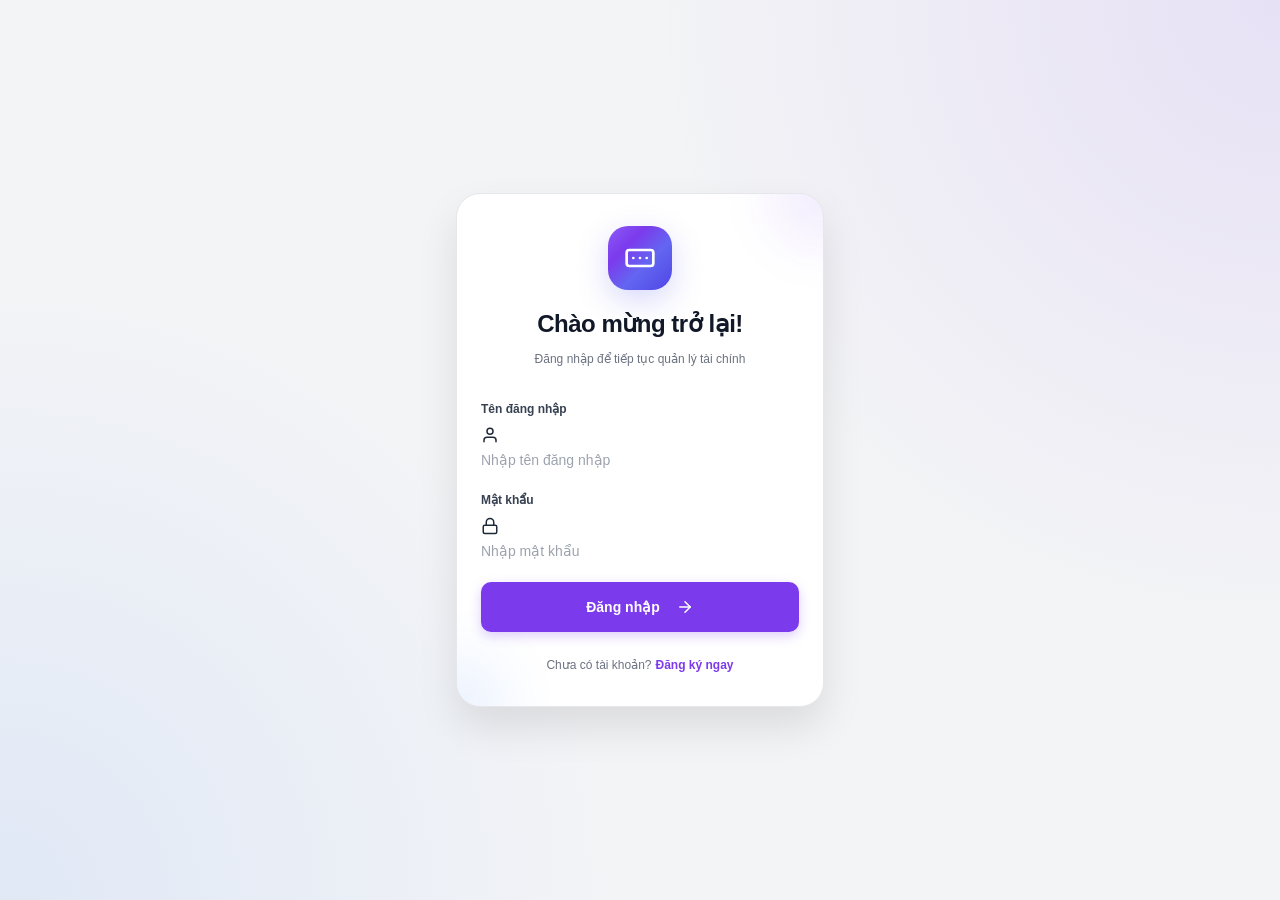
==== frontend/login.html @ 2c8e79bf "feat: upgrade to client-server architecture with multi-user support Major updates:  - Implement Flas" ====
<!DOCTYPE html>
<html lang="vi">
<head>
  <meta charset="UTF-8">
  <meta name="viewport" content="width=device-width, initial-scale=1.0, maximum-scale=1.0, user-scalable=no, viewport-fit=cover">
  <meta name="description" content="Đăng nhập - Ứng dụng quản lý chi tiêu cá nhân thông minh">
  <meta name="theme-color" content="#7C3AED">
  <title>Đăng nhập - Quản lý tài chính</title>

  <!-- Stylesheets (Using Main App CSS) -->
  <link rel="stylesheet" href="css/index.css">
  <link rel="stylesheet" href="css/components.css">
  <link rel="stylesheet" href="css/forms.css">
  <link rel="stylesheet" href="css/animations.css">

  <style>
    /* Specific styles for login that extend the design system */
    body {
      display: flex;
      align-items: center;
      justify-content: center;
      min-height: 100vh;
      min-height: 100dvh;
      background: var(--color-gray-100);
      background-image: radial-gradient(circle at top right, rgba(124, 58, 237, 0.1), transparent 40%),
                        radial-gradient(circle at bottom left, rgba(59, 130, 246, 0.1), transparent 40%);
    }

    .dark-theme body {
      background: var(--color-gray-50);
      background-image: radial-gradient(circle at top right, rgba(124, 58, 237, 0.15), transparent 40%),
                        radial-gradient(circle at bottom left, rgba(59, 130, 246, 0.15), transparent 40%);
    }

    .auth-wrapper {
      width: 100%;
      max-width: 400px;
      padding: var(--space-4);
      animation: fadeUp var(--transition-slow) forwards;
    }

    .auth-card {
      background-color: var(--color-white);
      border-radius: var(--radius-2xl);
      padding: var(--space-8) var(--space-6);
      box-shadow: var(--shadow-xl);
      border: 1px solid var(--color-gray-200);
      position: relative;
      overflow: hidden;
    }

    .dark-theme .auth-card {
      border-color: var(--color-gray-200);
    }

    .auth-header {
      text-align: center;
      margin-bottom: var(--space-8);
    }

    .auth-logo {
      width: 64px;
      height: 64px;
      margin: 0 auto var(--space-4);
      background: var(--gradient-wallet);
      border-radius: var(--radius-xl);
      display: flex;
      align-items: center;
      justify-content: center;
      color: white;
      box-shadow: var(--shadow-wallet);
    }

    .auth-title {
      font-size: var(--font-size-2xl);
      font-weight: var(--font-weight-extrabold);
      color: var(--color-gray-900);
      margin-bottom: var(--space-2);
      letter-spacing: -0.02em;
    }

    .auth-subtitle {
      font-size: var(--font-size-sm);
      color: var(--color-gray-500);
    }

    .auth-switch-text {
      text-align: center;
      margin-top: var(--space-6);
      font-size: var(--font-size-sm);
      color: var(--color-gray-500);
    }

    .auth-switch-link {
      color: var(--color-primary);
      font-weight: var(--font-weight-semibold);
      cursor: pointer;
      margin-left: var(--space-1);
    }

    .auth-switch-link:hover {
      text-decoration: underline;
    }

    .error-alert {
      background-color: var(--color-danger-light);
      color: var(--color-danger-dark);
      padding: var(--space-3) var(--space-4);
      border-radius: var(--radius-md);
      font-size: var(--font-size-sm);
      font-weight: var(--font-weight-medium);
      margin-bottom: var(--space-4);
      display: none;
      animation: shake 0.5s;
    }
  </style>

  <!-- Theme Script (Loads before rendering to avoid flash) -->
  <script>
    const savedTheme = localStorage.getItem('theme');
    if (savedTheme === 'dark' || (!savedTheme && window.matchMedia('(prefers-color-scheme: dark)').matches)) {
      document.documentElement.classList.add('dark-theme');
    }
  </script>
</head>
<body>

  <div class="auth-wrapper">
    <div class="auth-card">
      
      <!-- Lớp trang trí -->
      <div style="position: absolute; top: -50px; right: -50px; width: 100px; height: 100px; background: var(--color-primary); opacity: 0.1; filter: blur(30px); border-radius: 50%;"></div>
      <div style="position: absolute; bottom: -50px; left: -50px; width: 100px; height: 100px; background: var(--color-accent); opacity: 0.1; filter: blur(30px); border-radius: 50%;"></div>

      <!-- Đăng nhập Form -->
      <div id="loginForm">
        <div class="auth-header">
          <div class="auth-logo">
            <svg width="32" height="32" viewBox="0 0 24 24" fill="none" stroke="currentColor" stroke-width="2" stroke-linecap="round" stroke-linejoin="round">
              <rect x="2" y="6" width="20" height="12" rx="2"/><path d="M12 12h.01"/><path d="M17 12h.01"/><path d="M7 12h.01"/>
            </svg>
          </div>
          <h1 class="auth-title">Chào mừng trở lại!</h1>
          <p class="auth-subtitle">Đăng nhập để tiếp tục quản lý tài chính</p>
        </div>

        <div class="error-alert" id="loginError"></div>

        <div class="form-group">
          <label class="form-label">Tên đăng nhập</label>
          <div class="input-group">
            <div class="input-icon">
              <svg width="18" height="18" viewBox="0 0 24 24" fill="none" stroke="currentColor" stroke-width="2" stroke-linecap="round" stroke-linejoin="round"><path d="M20 21v-2a4 4 0 0 0-4-4H8a4 4 0 0 0-4 4v2"/><circle cx="12" cy="7" r="4"/></svg>
            </div>
            <input type="text" class="input-field" id="loginUsername" placeholder="Nhập tên đăng nhập" autocomplete="username">
          </div>
        </div>

        <div class="form-group mb-6">
          <label class="form-label">Mật khẩu</label>
          <div class="input-group">
            <div class="input-icon">
              <svg width="18" height="18" viewBox="0 0 24 24" fill="none" stroke="currentColor" stroke-width="2" stroke-linecap="round" stroke-linejoin="round"><rect x="3" y="11" width="18" height="11" rx="2" ry="2"/><path d="M7 11V7a5 5 0 0 1 10 0v4"/></svg>
            </div>
            <input type="password" class="input-field" id="loginPassword" placeholder="Nhập mật khẩu" autocomplete="current-password">
          </div>
        </div>

        <button class="btn btn-primary w-full" style="padding: var(--space-4);" onclick="login()">
          Đăng nhập
          <svg width="18" height="18" viewBox="0 0 24 24" fill="none" stroke="currentColor" stroke-width="2" stroke-linecap="round" stroke-linejoin="round" style="margin-left: 8px;"><line x1="5" y1="12" x2="19" y2="12"/><polyline points="12 5 19 12 12 19"/></svg>
        </button>

        <div class="auth-switch-text">
          Chưa có tài khoản?<span class="auth-switch-link" onclick="toggleForm('register')">Đăng ký ngay</span>
        </div>
      </div>

      <!-- Đăng ký Form -->
      <div id="registerForm" style="display: none;">
        <div class="auth-header">
          <div class="auth-logo">
            <svg width="32" height="32" viewBox="0 0 24 24" fill="none" stroke="currentColor" stroke-width="2" stroke-linecap="round" stroke-linejoin="round">
              <path d="M16 21v-2a4 4 0 0 0-4-4H5a4 4 0 0 0-4 4v2"/><circle cx="8.5" cy="7" r="4"/><line x1="20" y1="8" x2="20" y2="14"/><line x1="23" y1="11" x2="17" y2="11"/>
            </svg>
          </div>
          <h1 class="auth-title">Tạo tài khoản</h1>
          <p class="auth-subtitle">Bắt đầu hành trình quản lý tài chính</p>
        </div>

        <div class="error-alert" id="registerError"></div>

        <div class="form-group">
          <label class="form-label">Tên hiển thị</label>
          <div class="input-group">
            <div class="input-icon">
              <svg width="18" height="18" viewBox="0 0 24 24" fill="none" stroke="currentColor" stroke-width="2" stroke-linecap="round" stroke-linejoin="round"><path d="M20 21v-2a4 4 0 0 0-4-4H8a4 4 0 0 0-4 4v2"/><circle cx="12" cy="7" r="4"/></svg>
            </div>
            <input type="text" class="input-field" id="regName" placeholder="VD: Nguyễn Văn A">
          </div>
        </div>

        <div class="form-group">
          <label class="form-label">Tên đăng nhập</label>
          <div class="input-group">
            <div class="input-icon">
              <svg width="18" height="18" viewBox="0 0 24 24" fill="none" stroke="currentColor" stroke-width="2" stroke-linecap="round" stroke-linejoin="round"><circle cx="12" cy="12" r="10"/><path d="M12 2a14.5 14.5 0 0 0 0 20 14.5 14.5 0 0 0 0-20"/><path d="M2 12h20"/></svg>
            </div>
            <input type="text" class="input-field" id="regUsername" placeholder="Tên đăng nhập viết liền">
          </div>
        </div>

        <div class="form-group mb-6">
          <label class="form-label">Mật khẩu</label>
          <div class="input-group">
            <div class="input-icon">
              <svg width="18" height="18" viewBox="0 0 24 24" fill="none" stroke="currentColor" stroke-width="2" stroke-linecap="round" stroke-linejoin="round"><rect x="3" y="11" width="18" height="11" rx="2" ry="2"/><path d="M7 11V7a5 5 0 0 1 10 0v4"/></svg>
            </div>
            <input type="password" class="input-field" id="regPassword" placeholder="Mật khẩu (ít nhất 4 ký tự)">
          </div>
        </div>

        <button class="btn btn-primary w-full" style="padding: var(--space-4);" onclick="register()">
          Đăng ký
        </button>

        <div class="auth-switch-text">
          Đã có tài khoản?<span class="auth-switch-link" onclick="toggleForm('login')">Đăng nhập</span>
        </div>
      </div>

    </div>
  </div>

  <script src="js/login.js"></script>
</body>
</html>
---- frontend/css/index.css ----
/* =====================================================
   EXPENSE MANAGER - Design System
   ===================================================== */

/* Google Fonts */
@import url('https://fonts.googleapis.com/css2?family=Inter:wght@400;500;600;700;800&display=swap');

/* ==================== CSS Reset ==================== */
*, *::before, *::after {
  box-sizing: border-box;
  margin: 0;
  padding: 0;
}

/* ==================== Design Tokens ==================== */
:root {
  /* Primary */
  --color-primary: #7C3AED;
  --color-primary-light: #A78BFA;
  --color-primary-lighter: #EDE9FE;
  --color-primary-dark: #5B21B6;

  --color-secondary: #6366F1;
  --color-accent: #3B82F6;

  /* Semantic */
  --color-success: #10B981;
  --color-success-light: #D1FAE5;
  --color-success-dark: #059669;

  --color-danger: #EF4444;
  --color-danger-light: #FEE2E2;
  --color-danger-dark: #DC2626;

  --color-warning: #F59E0B;
  --color-warning-light: #FEF3C7;

  --color-info: #06B6D4;
  --color-info-light: #CFFAFE;

  --color-orange: #F97316;
  --color-orange-light: #FFF7ED;

  --color-pink: #EC4899;
  --color-pink-light: #FCE7F3;

  /* Neutrals */
  --color-white: #FFFFFF;
  --color-gray-50: #F9FAFB;
  --color-gray-100: #F3F4F6;
  --color-gray-200: #E5E7EB;
  --color-gray-300: #D1D5DB;
  --color-gray-400: #9CA3AF;
  --color-gray-500: #6B7280;
  --color-gray-600: #4B5563;
  --color-gray-700: #374151;
  --color-gray-800: #1F2937;
  --color-gray-900: #111827;

  /* Gradients */
  --gradient-wallet: linear-gradient(135deg, #8B5CF6 0%, #7C3AED 30%, #6366F1 60%, #4F46E5 100%);
  --gradient-wallet-shine: linear-gradient(135deg, rgba(255,255,255,0.15) 0%, rgba(255,255,255,0) 50%, rgba(255,255,255,0.05) 100%);
  --gradient-expense: linear-gradient(135deg, #FEE2E2 0%, #FECACA 100%);
  --gradient-income: linear-gradient(135deg, #D1FAE5 0%, #A7F3D0 100%);

  /* Typography */
  --font-family: -apple-system, BlinkMacSystemFont, "SF Pro Text", "Segoe UI", Roboto, Helvetica, Arial, sans-serif;
  --font-size-2xs: 0.625rem;    /* 10px */
  --font-size-xs: 0.6875rem;    /* 11px */
  --font-size-sm: 0.75rem;      /* 12px */
  --font-size-base: 0.875rem;   /* 14px */
  --font-size-md: 1rem;         /* 16px */
  --font-size-lg: 1.125rem;     /* 18px */
  --font-size-xl: 1.25rem;      /* 20px */
  --font-size-2xl: 1.5rem;      /* 24px */
  --font-size-3xl: 1.75rem;     /* 28px */
  --font-size-4xl: 2rem;        /* 32px */

  --font-weight-normal: 400;
  --font-weight-medium: 500;
  --font-weight-semibold: 600;
  --font-weight-bold: 700;
  --font-weight-extrabold: 800;

  --line-height-tight: 1.2;
  --line-height-snug: 1.35;
  --line-height-normal: 1.5;
  --line-height-relaxed: 1.75;

  /* Spacing */
  --space-0: 0;
  --space-1: 0.25rem;   /* 4px */
  --space-1h: 0.375rem; /* 6px */
  --space-2: 0.5rem;    /* 8px */
  --space-2h: 0.625rem; /* 10px */
  --space-3: 0.75rem;   /* 12px */
  --space-4: 1rem;      /* 16px */
  --space-5: 1.25rem;   /* 20px */
  --space-6: 1.5rem;    /* 24px */
  --space-8: 2rem;      /* 32px */
  --space-10: 2.5rem;   /* 40px */
  --space-12: 3rem;     /* 48px */
  --space-16: 4rem;     /* 64px */

  /* Border Radius */
  --radius-xs: 0.375rem;  /* 6px */
  --radius-sm: 0.5rem;    /* 8px */
  --radius-md: 0.625rem;  /* 10px */
  --radius-lg: 0.875rem;  /* 14px */
  --radius-xl: 1.25rem;   /* 20px */
  --radius-2xl: 1.5rem;   /* 24px */
  --radius-full: 9999px;

  /* Shadows */
  --shadow-xs: 0 1px 2px rgba(0, 0, 0, 0.04);
  --shadow-sm: 0 1px 3px rgba(0, 0, 0, 0.04), 0 1px 2px rgba(0, 0, 0, 0.02);
  --shadow-md: 0 4px 12px rgba(0, 0, 0, 0.05);
  --shadow-lg: 0 12px 24px rgba(0, 0, 0, 0.08);
  --shadow-xl: 0 20px 40px rgba(0, 0, 0, 0.1);
  --shadow-card: 0 4px 20px rgba(0, 0, 0, 0.04);
  --shadow-wallet: 0 10px 30px rgba(99, 102, 241, 0.25);
  --shadow-button: 0 4px 12px rgba(124, 58, 237, 0.25);
  --shadow-inner: inset 0 2px 4px rgba(0, 0, 0, 0.05);

  /* Transitions */
  --transition-fast: 150ms cubic-bezier(0.2, 0, 0, 1);
  --transition-base: 250ms cubic-bezier(0.2, 0, 0, 1);
  --transition-slow: 350ms cubic-bezier(0.2, 0, 0, 1);
  --transition-spring: 500ms cubic-bezier(0.32, 0.72, 0, 1);

  /* Z-index */
  --z-base: 1;
  --z-dropdown: 10;
  --z-sticky: 20;
  --z-header: 25;
  --z-modal-backdrop: 30;
  --z-modal: 40;
  --z-toast: 50;
  --z-max: 100;

  /* Layout */
  --app-max-width: 430px;
  --bottom-nav-height: 68px;
  --header-height: 56px;
  --content-padding: var(--space-5);
  --safe-area-bottom: env(safe-area-inset-bottom, 0px);
}

/* ==================== Base Styles ==================== */
html {
  font-size: 16px;
  -webkit-text-size-adjust: 100%;
  -webkit-tap-highlight-color: transparent;
  scroll-behavior: smooth;
}

body {
  font-family: var(--font-family);
  font-size: var(--font-size-base);
  line-height: var(--line-height-normal);
  color: var(--color-gray-800);
  background-color: #F2F2F7;
  -webkit-font-smoothing: antialiased;
  -moz-osx-font-smoothing: grayscale;
  overflow-x: hidden;
  min-height: 100vh;
}

/* ==================== App Container ==================== */
.app {
  max-width: var(--app-max-width);
  margin: 0 auto;
  min-height: 100vh;
  min-height: 100dvh;
  background-color: #F2F2F7;
  position: relative;
  overflow-x: hidden;
  overflow-y: auto;
  box-shadow: 0 0 60px rgba(0, 0, 0, 0.08);
  display: flex;
  flex-direction: column;
}

/* ==================== Content Area ==================== */
.app-content {
  flex: 1;
  overflow-y: auto;
  overflow-x: hidden;
  padding-bottom: calc(var(--bottom-nav-height) + var(--safe-area-bottom) + var(--space-4));
  -webkit-overflow-scrolling: touch;
}

/* ==================== Scrollbar ==================== */
.app-content::-webkit-scrollbar {
  width: 0;
  display: none;
}

.app-content {
  -ms-overflow-style: none;
  scrollbar-width: none;
}

/* ==================== Selection ==================== */
::selection {
  background: var(--color-primary-light);
  color: var(--color-white);
}

/* ==================== Links ==================== */
a {
  color: var(--color-primary);
  text-decoration: none;
  transition: color var(--transition-fast);
}

a:hover {
  color: var(--color-primary-dark);
}

/* ==================== Images ==================== */
img {
  max-width: 100%;
  display: block;
}

/* ==================== Lists ==================== */
ul, ol {
  list-style: none;
}

/* ==================== Form Reset ==================== */
input, button, textarea, select {
  font-family: inherit;
  font-size: inherit;
  line-height: inherit;
  color: inherit;
  border: none;
  outline: none;
  background: none;
  -webkit-appearance: none;
  -moz-appearance: none;
  appearance: none;
}

button {
  cursor: pointer;
  user-select: none;
}

input::placeholder,
textarea::placeholder {
  color: var(--color-gray-400);
}

/* ==================== Typography Utilities ==================== */
.text-center { text-align: center; }
.text-right { text-align: right; }
.text-left { text-align: left; }

.text-primary { color: var(--color-primary); }
.text-success { color: var(--color-success) !important; }
.text-danger { color: var(--color-danger) !important; }
.text-warning { color: var(--color-warning); }
.text-muted { color: var(--color-gray-500); }
.text-light { color: var(--color-gray-400); }
.text-dark { color: var(--color-gray-800); }
.text-white { color: var(--color-white); }

.text-2xs { font-size: var(--font-size-2xs); }
.text-xs { font-size: var(--font-size-xs); }
.text-sm { font-size: var(--font-size-sm); }
.text-base { font-size: var(--font-size-base); }
.text-md { font-size: var(--font-size-md); }
.text-lg { font-size: var(--font-size-lg); }
.text-xl { font-size: var(--font-size-xl); }
.text-2xl { font-size: var(--font-size-2xl); }
.text-3xl { font-size: var(--font-size-3xl); }
.text-4xl { font-size: var(--font-size-4xl); }

.font-normal { font-weight: var(--font-weight-normal); }
.font-medium { font-weight: var(--font-weight-medium); }
.font-semibold { font-weight: var(--font-weight-semibold); }
.font-bold { font-weight: var(--font-weight-bold); }
.font-extrabold { font-weight: var(--font-weight-extrabold); }

.leading-tight { line-height: var(--line-height-tight); }
.leading-snug { line-height: var(--line-height-snug); }
.leading-normal { line-height: var(--line-height-normal); }

.truncate {
  overflow: hidden;
  text-overflow: ellipsis;
  white-space: nowrap;
}

/* ==================== Spacing Utilities ==================== */
.mt-0 { margin-top: 0; }
.mt-1 { margin-top: var(--space-1); }
.mt-2 { margin-top: var(--space-2); }
.mt-3 { margin-top: var(--space-3); }
.mt-4 { margin-top: var(--space-4); }
.mt-5 { margin-top: var(--space-5); }
.mt-6 { margin-top: var(--space-6); }
.mt-8 { margin-top: var(--space-8); }

.mb-0 { margin-bottom: 0; }
.mb-1 { margin-bottom: var(--space-1); }
.mb-2 { margin-bottom: var(--space-2); }
.mb-3 { margin-bottom: var(--space-3); }
.mb-4 { margin-bottom: var(--space-4); }
.mb-6 { margin-bottom: var(--space-6); }

.mx-auto { margin-left: auto; margin-right: auto; }

.p-2 { padding: var(--space-2); }
.p-3 { padding: var(--space-3); }
.p-4 { padding: var(--space-4); }
.p-5 { padding: var(--space-5); }
.p-6 { padding: var(--space-6); }

.px-3 { padding-left: var(--space-3); padding-right: var(--space-3); }
.px-4 { padding-left: var(--space-4); padding-right: var(--space-4); }
.px-5 { padding-left: var(--space-5); padding-right: var(--space-5); }
.px-6 { padding-left: var(--space-6); padding-right: var(--space-6); }

.py-2 { padding-top: var(--space-2); padding-bottom: var(--space-2); }
.py-3 { padding-top: var(--space-3); padding-bottom: var(--space-3); }
.py-4 { padding-top: var(--space-4); padding-bottom: var(--space-4); }

/* ==================== Flexbox Utilities ==================== */
.flex { display: flex; }
.inline-flex { display: inline-flex; }
.flex-col { flex-direction: column; }
.flex-row { flex-direction: row; }
.flex-wrap { flex-wrap: wrap; }
.flex-1 { flex: 1; }
.flex-shrink-0 { flex-shrink: 0; }
.items-center { align-items: center; }
.items-start { align-items: flex-start; }
.items-end { align-items: flex-end; }
.justify-center { justify-content: center; }
.justify-between { justify-content: space-between; }
.justify-around { justify-content: space-around; }
.justify-evenly { justify-content: space-evenly; }
.gap-1 { gap: var(--space-1); }
.gap-2 { gap: var(--space-2); }
.gap-3 { gap: var(--space-3); }
.gap-4 { gap: var(--space-4); }
.gap-5 { gap: var(--space-5); }
.gap-6 { gap: var(--space-6); }

/* ==================== Grid Utilities ==================== */
.grid { display: grid; }
.grid-cols-2 { grid-template-columns: repeat(2, 1fr); }
.grid-cols-3 { grid-template-columns: repeat(3, 1fr); }
.grid-cols-4 { grid-template-columns: repeat(4, 1fr); }

/* ==================== Display Utilities ==================== */
.block { display: block; }
.inline-block { display: inline-block; }
.hidden { display: none !important; }
.visible { visibility: visible; }
.invisible { visibility: hidden; }

.w-full { width: 100%; }
.h-full { height: 100%; }

.overflow-hidden { overflow: hidden; }
.overflow-auto { overflow: auto; }

.relative { position: relative; }
.absolute { position: absolute; }
.fixed { position: fixed; }
.sticky { position: sticky; }

/* ==================== Border Utilities ==================== */
.rounded-sm { border-radius: var(--radius-sm); }
.rounded-md { border-radius: var(--radius-md); }
.rounded-lg { border-radius: var(--radius-lg); }
.rounded-xl { border-radius: var(--radius-xl); }
.rounded-2xl { border-radius: var(--radius-2xl); }
.rounded-full { border-radius: var(--radius-full); }

/* ==================== Screen Reader Only ==================== */
.sr-only {
  position: absolute;
  width: 1px;
  height: 1px;
  padding: 0;
  margin: -1px;
  overflow: hidden;
  clip: rect(0, 0, 0, 0);
  white-space: nowrap;
  border-width: 0;
}

/* ==================== Divider ==================== */
.divider {
  height: 1px;
  background-color: var(--color-gray-200);
  border: none;
  margin: var(--space-4) 0;
}

.divider-thick {
  height: 8px;
  background-color: var(--color-gray-100);
  border: none;
}

/* ==================== Dark Theme ==================== */
.dark-theme {
  /* Neutrals inverted for dark mode (using Slate palette) */
  --color-white: #1E293B;
  --color-gray-50: #0F172A;
  --color-gray-100: #1E293B;
  --color-gray-200: #334155;
  --color-gray-300: #475569;
  --color-gray-400: #64748B;
  --color-gray-500: #94A3B8;
  --color-gray-600: #CBD5E1;
  --color-gray-700: #E2E8F0;
  --color-gray-800: #F1F5F9;
  --color-gray-900: #F8FAFC;

  /* Shadows adjusted for dark mode */
  --shadow-xs: 0 1px 2px rgba(0, 0, 0, 0.4);
  --shadow-sm: 0 1px 3px rgba(0, 0, 0, 0.4), 0 1px 2px rgba(0, 0, 0, 0.2);
  --shadow-md: 0 4px 12px rgba(0, 0, 0, 0.5);
  --shadow-lg: 0 12px 24px rgba(0, 0, 0, 0.6);
  --shadow-xl: 0 20px 40px rgba(0, 0, 0, 0.7);
  --shadow-card: 0 4px 20px rgba(0, 0, 0, 0.4);
  --shadow-inner: inset 0 2px 4px rgba(0, 0, 0, 0.5);
}

.dark-theme body {
  background-color: #0F172A;
}

.dark-theme .app {
  background-color: #0F172A;
  box-shadow: 0 0 60px rgba(0, 0, 0, 0.5);
}
---- frontend/css/components.css ----
/* =====================================================
   EXPENSE MANAGER - Reusable Components
   ===================================================== */

/* ==================== Page Header ==================== */
.page-header {
  display: flex;
  align-items: center;
  justify-content: space-between;
  padding: calc(var(--space-4) + env(safe-area-inset-top, 16px)) var(--content-padding) var(--space-4);
  background: rgba(242, 242, 247, 0.85);
  backdrop-filter: blur(20px);
  -webkit-backdrop-filter: blur(20px);
  border-bottom: 0.5px solid rgba(0,0,0,0.05);
  position: sticky;
  top: 0;
  z-index: var(--z-header);
  min-height: var(--header-height);
}

.page-header-title {
  font-size: var(--font-size-lg);
  font-weight: var(--font-weight-bold);
  color: var(--color-gray-800);
}

.page-header-action {
  display: flex;
  align-items: center;
  gap: var(--space-2);
}

/* ==================== Cards ==================== */
.card {
  background: var(--color-white);
  border-radius: var(--radius-xl);
  padding: var(--space-5);
  box-shadow: var(--shadow-card);
  transition: box-shadow var(--transition-base), transform var(--transition-base);
}

.card-sm {
  padding: var(--space-4);
  border-radius: var(--radius-lg);
}

.card-flat {
  box-shadow: none;
  border: 1px solid var(--color-gray-200);
}

.card-header {
  display: flex;
  align-items: center;
  justify-content: space-between;
  margin-bottom: var(--space-4);
}

.card-title {
  font-size: var(--font-size-md);
  font-weight: var(--font-weight-semibold);
  color: var(--color-gray-800);
}

.card-subtitle {
  font-size: var(--font-size-sm);
  color: var(--color-gray-500);
  margin-top: var(--space-1);
}

.card-link {
  font-size: var(--font-size-sm);
  font-weight: var(--font-weight-medium);
  color: var(--color-gray-500);
  display: flex;
  align-items: center;
  gap: var(--space-1);
  transition: color var(--transition-fast);
}

.card-link:hover {
  color: var(--color-primary);
}

/* ==================== Buttons ==================== */
.btn {
  display: inline-flex;
  align-items: center;
  justify-content: center;
  gap: var(--space-2);
  padding: var(--space-3) var(--space-5);
  border-radius: var(--radius-md);
  font-size: var(--font-size-base);
  font-weight: var(--font-weight-semibold);
  line-height: 1;
  cursor: pointer;
  transition: all var(--transition-fast);
  white-space: nowrap;
  user-select: none;
  border: none;
  outline: none;
  position: relative;
  overflow: hidden;
}

.btn:active {
  transform: scale(0.97);
}

.btn-primary {
  background: var(--color-primary);
  color: var(--color-white);
  box-shadow: var(--shadow-button);
}

.btn-primary:hover {
  background: var(--color-primary-dark);
}

.btn-secondary {
  background: var(--color-gray-100);
  color: var(--color-gray-700);
}

.btn-secondary:hover {
  background: var(--color-gray-200);
}

.btn-success {
  background: var(--color-success);
  color: var(--color-white);
}

.btn-danger {
  background: var(--color-danger);
  color: var(--color-white);
}

.btn-outline {
  background: transparent;
  color: var(--color-gray-700);
  border: 1.5px solid var(--color-gray-200);
}

.btn-outline:hover {
  border-color: var(--color-gray-300);
  background: var(--color-gray-50);
}

.btn-ghost {
  background: transparent;
  color: var(--color-gray-600);
  padding: var(--space-2);
}

.btn-ghost:hover {
  background: var(--color-gray-100);
}

.btn-sm {
  padding: var(--space-2) var(--space-3);
  font-size: var(--font-size-sm);
  border-radius: var(--radius-sm);
}

.btn-lg {
  padding: var(--space-4) var(--space-6);
  font-size: var(--font-size-md);
  border-radius: var(--radius-lg);
}

.btn-block {
  width: 100%;
}

.btn-icon {
  width: 40px;
  height: 40px;
  padding: 0;
  border-radius: var(--radius-md);
  display: inline-flex;
  align-items: center;
  justify-content: center;
  flex-shrink: 0;
}

.btn-icon-sm {
  width: 32px;
  height: 32px;
  border-radius: var(--radius-sm);
}

.btn-icon-lg {
  width: 48px;
  height: 48px;
  border-radius: var(--radius-lg);
}

.btn svg {
  flex-shrink: 0;
}

/* ==================== Badges ==================== */
.badge {
  display: inline-flex;
  align-items: center;
  gap: var(--space-1);
  padding: var(--space-1) var(--space-2h);
  border-radius: var(--radius-full);
  font-size: var(--font-size-xs);
  font-weight: var(--font-weight-semibold);
  line-height: 1.3;
  white-space: nowrap;
}

.badge-success {
  background: var(--color-success-light);
  color: var(--color-success-dark);
}

.badge-danger {
  background: var(--color-danger-light);
  color: var(--color-danger-dark);
}

.badge-warning {
  background: var(--color-warning-light);
  color: #B45309;
}

.badge-info {
  background: var(--color-info-light);
  color: #0E7490;
}

.badge-primary {
  background: var(--color-primary-lighter);
  color: var(--color-primary-dark);
}

.badge-neutral {
  background: var(--color-gray-100);
  color: var(--color-gray-600);
}

/* ==================== Icon Circles ==================== */
.icon-circle {
  width: 40px;
  height: 40px;
  border-radius: var(--radius-md);
  display: flex;
  align-items: center;
  justify-content: center;
  font-size: var(--font-size-lg);
  flex-shrink: 0;
}

.icon-circle-sm {
  width: 32px;
  height: 32px;
  border-radius: var(--radius-sm);
  font-size: var(--font-size-base);
}

.icon-circle-lg {
  width: 48px;
  height: 48px;
  border-radius: var(--radius-lg);
  font-size: var(--font-size-xl);
}

.icon-circle-xl {
  width: 56px;
  height: 56px;
  border-radius: var(--radius-xl);
  font-size: var(--font-size-2xl);
}

/* ==================== List Items ==================== */
.list-item {
  display: flex;
  align-items: center;
  gap: var(--space-3);
  padding: var(--space-3) var(--space-4);
  border-radius: var(--radius-lg);
  transition: background var(--transition-fast);
  cursor: pointer;
}

.list-item:active {
  background: var(--color-gray-50);
}

.list-item-icon {
  width: 44px;
  height: 44px;
  border-radius: var(--radius-md);
  display: flex;
  align-items: center;
  justify-content: center;
  font-size: var(--font-size-xl);
  flex-shrink: 0;
}

.list-item-content {
  flex: 1;
  min-width: 0;
}

.list-item-title {
  font-size: var(--font-size-base);
  font-weight: var(--font-weight-medium);
  color: var(--color-gray-800);
  line-height: var(--line-height-tight);
}

.list-item-subtitle {
  font-size: var(--font-size-sm);
  color: var(--color-gray-500);
  margin-top: 2px;
  line-height: var(--line-height-tight);
}

.list-item-right {
  text-align: right;
  flex-shrink: 0;
}

.list-item-amount {
  font-size: var(--font-size-base);
  font-weight: var(--font-weight-bold);
  line-height: var(--line-height-tight);
}

.list-item-amount.expense {
  color: var(--color-danger);
}

.list-item-amount.income {
  color: var(--color-success);
}

.list-item-actions {
  display: flex;
  gap: var(--space-1);
  flex-shrink: 0;
}

/* ==================== Section ==================== */
.section {
  padding: 0 var(--content-padding);
  margin-bottom: var(--space-6);
}

.section-header {
  display: flex;
  align-items: center;
  justify-content: space-between;
  margin-bottom: var(--space-3);
}

.section-title {
  font-size: var(--font-size-md);
  font-weight: var(--font-weight-bold);
  color: var(--color-gray-800);
}

.section-link {
  font-size: var(--font-size-sm);
  font-weight: var(--font-weight-medium);
  color: var(--color-gray-400);
  cursor: pointer;
  transition: color var(--transition-fast);
}

.section-link:hover {
  color: var(--color-primary);
}

/* ==================== Tabs ==================== */
.tabs {
  display: flex;
  gap: var(--space-1);
  padding: var(--space-1);
  background: var(--color-gray-100);
  border-radius: var(--radius-md);
  overflow-x: auto;
  -webkit-overflow-scrolling: touch;
}

.tabs::-webkit-scrollbar {
  display: none;
}

.tab {
  flex: 1;
  padding: var(--space-2h) var(--space-4);
  border-radius: var(--radius-sm);
  font-size: var(--font-size-sm);
  font-weight: var(--font-weight-medium);
  color: var(--color-gray-500);
  text-align: center;
  cursor: pointer;
  transition: all var(--transition-fast);
  white-space: nowrap;
  border: none;
  background: none;
}

.tab.active {
  background: var(--color-white);
  color: var(--color-gray-800);
  font-weight: var(--font-weight-semibold);
  box-shadow: var(--shadow-sm);
}

.tab:not(.active):hover {
  color: var(--color-gray-700);
}

/* ==================== Bottom Navigation ==================== */
.bottom-nav {
  position: fixed;
  bottom: 0;
  left: 50%;
  transform: translateX(-50%);
  width: 100%;
  max-width: var(--app-max-width);
  height: var(--bottom-nav-height);
  background: rgba(255, 255, 255, 0.85);
  backdrop-filter: blur(20px);
  -webkit-backdrop-filter: blur(20px);
  border-top: 0.5px solid rgba(0, 0, 0, 0.15);
  display: flex;
  align-items: center;
  justify-content: space-around;
  padding-bottom: var(--safe-area-bottom);
  z-index: var(--z-sticky);
  box-shadow: none;
}

.nav-item {
  display: flex;
  flex-direction: column;
  align-items: center;
  justify-content: center;
  gap: 2px;
  padding: var(--space-2) var(--space-3);
  color: var(--color-gray-400);
  font-size: var(--font-size-2xs);
  font-weight: var(--font-weight-medium);
  cursor: pointer;
  transition: color var(--transition-fast);
  border: none;
  background: none;
  position: relative;
  min-width: 56px;
}

.nav-item svg {
  width: 22px;
  height: 22px;
  transition: transform var(--transition-fast);
}

.nav-item.active {
  color: var(--color-primary);
}

.nav-item.active svg {
  transform: scale(1.1);
}

.nav-item-add {
  position: relative;
  margin-top: -20px;
}

.nav-item-add-btn {
  width: 52px;
  height: 52px;
  border-radius: var(--radius-full);
  background: var(--gradient-wallet);
  color: var(--color-white);
  display: flex;
  align-items: center;
  justify-content: center;
  box-shadow: 0 4px 16px rgba(124, 58, 237, 0.35);
  transition: transform var(--transition-fast), box-shadow var(--transition-fast);
  border: 3px solid var(--color-white);
  cursor: pointer;
}

.nav-item-add-btn:active {
  transform: scale(0.93);
}

.nav-item-add-btn svg {
  width: 24px;
  height: 24px;
}

.nav-item-add span {
  margin-top: 2px;
}

/* ==================== Modal / Overlay ==================== */
.modal-overlay {
  position: fixed;
  inset: 0;
  background: rgba(0, 0, 0, 0.4);
  z-index: var(--z-modal-backdrop);
  display: none;
  align-items: flex-end;
  justify-content: center;
  backdrop-filter: blur(4px);
  -webkit-backdrop-filter: blur(4px);
}

.modal-overlay.active {
  display: flex;
}

.modal-container {
  width: 100%;
  max-width: var(--app-max-width);
  max-height: 92vh;
  max-height: 92dvh;
  background: var(--color-white);
  border-radius: 24px 24px 0 0;
  overflow: hidden;
  display: flex;
  flex-direction: column;
  animation: slideUp 0.4s cubic-bezier(0.32, 0.72, 0, 1);
  box-shadow: 0 -10px 40px rgba(0, 0, 0, 0.15);
}

.modal-header {
  display: flex;
  align-items: center;
  justify-content: space-between;
  padding: var(--space-4) var(--space-5);
  border-bottom: 0.5px solid rgba(0,0,0,0.1);
  flex-shrink: 0;
}

.modal-handle {
  width: 36px;
  height: 5px;
  background: rgba(0, 0, 0, 0.2);
  border-radius: var(--radius-full);
  margin: 12px auto 0;
}

.modal-title {
  font-size: var(--font-size-lg);
  font-weight: var(--font-weight-bold);
}

.modal-close {
  width: 32px;
  height: 32px;
  border-radius: var(--radius-full);
  background: var(--color-gray-100);
  display: flex;
  align-items: center;
  justify-content: center;
  cursor: pointer;
  border: none;
  color: var(--color-gray-500);
  transition: background var(--transition-fast);
}

.modal-close:hover {
  background: var(--color-gray-200);
}

.modal-body {
  flex: 1;
  overflow-y: auto;
  padding: var(--space-5);
  -webkit-overflow-scrolling: touch;
}

.modal-footer {
  padding: var(--space-4) var(--space-5);
  border-top: 1px solid var(--color-gray-100);
  flex-shrink: 0;
}

/* ==================== Progress Bar ==================== */
.progress-bar {
  width: 100%;
  height: 8px;
  background: var(--color-gray-100);
  border-radius: var(--radius-full);
  overflow: hidden;
  position: relative;
}

.progress-bar-sm {
  height: 6px;
}

.progress-bar-lg {
  height: 10px;
}

.progress-bar-fill {
  height: 100%;
  border-radius: var(--radius-full);
  background: var(--gradient-wallet);
  transition: width 0.6s cubic-bezier(0.16, 1, 0.3, 1);
  position: relative;
}

.progress-bar-fill::after {
  content: '';
  position: absolute;
  top: 0;
  left: 0;
  right: 0;
  bottom: 0;
  background: linear-gradient(90deg, transparent, rgba(255,255,255,0.3), transparent);
  animation: walletShine 2s ease-in-out infinite;
}

.progress-label {
  display: flex;
  justify-content: space-between;
  align-items: center;
  margin-top: var(--space-2);
  font-size: var(--font-size-sm);
}

/* ==================== Empty State ==================== */
.empty-state {
  display: flex;
  flex-direction: column;
  align-items: center;
  justify-content: center;
  padding: var(--space-12) var(--space-8);
  text-align: center;
}

.empty-state-icon {
  font-size: 3rem;
  margin-bottom: var(--space-4);
  opacity: 0.6;
}

.empty-state-title {
  font-size: var(--font-size-md);
  font-weight: var(--font-weight-semibold);
  color: var(--color-gray-700);
  margin-bottom: var(--space-2);
}

.empty-state-text {
  font-size: var(--font-size-sm);
  color: var(--color-gray-500);
  max-width: 260px;
  line-height: var(--line-height-relaxed);
}

/* ==================== Chip / Tag ==================== */
.chip {
  display: inline-flex;
  align-items: center;
  gap: var(--space-1h);
  padding: var(--space-2) var(--space-3);
  border-radius: var(--radius-full);
  font-size: var(--font-size-sm);
  font-weight: var(--font-weight-medium);
  border: 1.5px solid var(--color-gray-200);
  background: var(--color-white);
  color: var(--color-gray-600);
  cursor: pointer;
  transition: all var(--transition-fast);
}

.chip.active {
  border-color: var(--color-primary);
  background: var(--color-primary-lighter);
  color: var(--color-primary);
}

.chip:hover:not(.active) {
  border-color: var(--color-gray-300);
}

/* ==================== Divider with text ==================== */
.divider-text {
  display: flex;
  align-items: center;
  gap: var(--space-3);
  color: var(--color-gray-400);
  font-size: var(--font-size-sm);
}

.divider-text::before,
.divider-text::after {
  content: '';
  flex: 1;
  height: 1px;
  background: var(--color-gray-200);
}

/* ==================== Search Bar ==================== */
.search-bar {
  display: flex;
  align-items: center;
  gap: var(--space-2);
  padding: var(--space-2h) var(--space-3);
  background: var(--color-gray-100);
  border-radius: var(--radius-md);
  transition: all var(--transition-fast);
  border: 1.5px solid transparent;
}

.search-bar:focus-within {
  background: var(--color-white);
  border-color: var(--color-primary-light);
  box-shadow: 0 0 0 3px rgba(124, 58, 237, 0.1);
}

.search-bar svg {
  width: 18px;
  height: 18px;
  color: var(--color-gray-400);
  flex-shrink: 0;
}

.search-bar input {
  flex: 1;
  border: none;
  background: none;
  outline: none;
  font-size: var(--font-size-base);
  color: var(--color-gray-800);
  min-width: 0;
}

/* ==================== Date Group ==================== */
.date-group {
  margin-bottom: var(--space-2);
}

.date-group-label {
  font-size: var(--font-size-sm);
  font-weight: var(--font-weight-semibold);
  color: var(--color-gray-500);
  padding: var(--space-3) var(--space-4);
  text-transform: capitalize;
}

/* ==================== Toast ==================== */
.toast {
  position: fixed;
  top: var(--space-4);
  left: 50%;
  transform: translateX(-50%);
  width: calc(100% - var(--space-8));
  max-width: 400px;
  background: rgba(30, 41, 59, 0.85); /* gray-800 with opacity */
  backdrop-filter: blur(12px);
  -webkit-backdrop-filter: blur(12px);
  color: var(--color-white);
  padding: var(--space-4);
  border-radius: 20px;
  display: flex;
  align-items: flex-start;
  gap: var(--space-3);
  z-index: var(--z-toast);
  box-shadow: 0 10px 25px -5px rgba(0,0,0,0.2), 0 8px 10px -6px rgba(0,0,0,0.1);
  font-size: var(--font-size-sm);
  font-weight: var(--font-weight-regular);
}

.toast-icon {
  display: flex;
  align-items: center;
  flex-shrink: 0;
}

.toast-message {
  flex: 1;
  white-space: nowrap;
}

/* ==================== Confirm Dialog ==================== */
.confirm-dialog {
  position: fixed;
  inset: 0;
  background: rgba(0, 0, 0, 0.5);
  z-index: var(--z-max);
  display: none;
  align-items: center;
  justify-content: center;
  padding: var(--space-8);
  backdrop-filter: blur(4px);
}

.confirm-dialog.active {
  display: flex;
}

.confirm-dialog-content {
  background: var(--color-white);
  border-radius: var(--radius-2xl);
  padding: var(--space-6);
  max-width: 320px;
  width: 100%;
  text-align: center;
  animation: scaleIn 0.25s ease;
}

.confirm-dialog-icon {
  font-size: 2.5rem;
  margin-bottom: var(--space-3);
}

.confirm-dialog-title {
  font-size: var(--font-size-lg);
  font-weight: var(--font-weight-bold);
  color: var(--color-gray-800);
  margin-bottom: var(--space-2);
}

.confirm-dialog-text {
  font-size: var(--font-size-sm);
  color: var(--color-gray-500);
  line-height: var(--line-height-relaxed);
  margin-bottom: var(--space-5);
}

.confirm-dialog-actions {
  display: flex;
  gap: var(--space-3);
}

.confirm-dialog-actions .btn {
  flex: 1;
}
---- frontend/css/forms.css ----
/* =====================================================
   EXPENSE MANAGER - Form Styles
   ===================================================== */

/* ==================== Form General ==================== */
.form-group {
  margin-bottom: var(--space-5);
}

.form-label {
  display: block;
  font-size: var(--font-size-sm);
  font-weight: var(--font-weight-semibold);
  color: var(--color-gray-700);
  margin-bottom: var(--space-2);
}

.form-hint {
  font-size: var(--font-size-xs);
  color: var(--color-gray-400);
  margin-top: var(--space-1);
}

/* ==================== Input ==================== */
.form-input {
  width: 100%;
  padding: var(--space-3) var(--space-4);
  background: rgba(118, 118, 128, 0.08);
  border: 1px solid transparent;
  border-radius: 10px;
  font-size: var(--font-size-base);
  color: var(--color-gray-800);
  transition: all var(--transition-fast);
  -webkit-appearance: none;
}

.form-input:focus {
  background: var(--color-white);
  border-color: var(--color-primary-light);
  box-shadow: 0 0 0 3px rgba(124, 58, 237, 0.1);
}

.form-input::placeholder {
  color: var(--color-gray-400);
}

.form-input-error {
  border-color: var(--color-danger) !important;
}

.form-input-error:focus {
  box-shadow: 0 0 0 3px rgba(239, 68, 68, 0.1) !important;
}

.form-error-text {
  font-size: var(--font-size-xs);
  color: var(--color-danger);
  margin-top: var(--space-1);
}

/* ==================== Textarea ==================== */
textarea.form-input {
  min-height: 80px;
  resize: vertical;
  line-height: var(--line-height-relaxed);
}

/* ==================== Select ==================== */
.form-select {
  width: 100%;
  padding: var(--space-3) var(--space-4);
  padding-right: var(--space-10);
  background-color: rgba(118, 118, 128, 0.08);
  border: 1px solid transparent;
  border-radius: 10px;
  font-size: var(--font-size-base);
  color: var(--color-gray-800);
  cursor: pointer;
  transition: all var(--transition-fast);
  background-image: url("data:image/svg+xml,%3Csvg xmlns='http://www.w3.org/2000/svg' width='16' height='16' viewBox='0 0 24 24' fill='none' stroke='%236B7280' stroke-width='2' stroke-linecap='round' stroke-linejoin='round'%3E%3Cpath d='m6 9 6 6 6-6'/%3E%3C/svg%3E");
  background-repeat: no-repeat;
  background-position: right 12px center;
  -webkit-appearance: none;
  -moz-appearance: none;
  appearance: none;
}

.form-select:focus {
  background-color: var(--color-white);
  border-color: var(--color-primary-light);
  box-shadow: 0 0 0 3px rgba(124, 58, 237, 0.1);
}

/* ==================== Amount Input (Large) ==================== */
.amount-input-wrapper {
  padding: var(--space-6) var(--space-4);
  text-align: center;
}

.amount-input-label {
  font-size: var(--font-size-sm);
  color: var(--color-gray-500);
  font-weight: var(--font-weight-medium);
  margin-bottom: var(--space-2);
}

.amount-input {
  font-size: var(--font-size-4xl);
  font-weight: var(--font-weight-extrabold);
  text-align: center;
  width: 100%;
  border: none;
  background: none;
  color: var(--color-gray-900);
  outline: none;
  letter-spacing: -1px;
  padding: var(--space-2) 0;
  caret-color: var(--color-primary);
}

.amount-input::placeholder {
  color: var(--color-gray-300);
}

.amount-input.expense-color {
  color: var(--color-danger);
}

.amount-input.income-color {
  color: var(--color-success);
}

.amount-input-currency {
  font-size: var(--font-size-xl);
  color: var(--color-gray-400);
  font-weight: var(--font-weight-semibold);
}

/* ==================== Category Selector ==================== */
.category-grid {
  display: grid;
  grid-template-columns: repeat(4, 1fr);
  gap: var(--space-3);
}

.category-item {
  display: flex;
  flex-direction: column;
  align-items: center;
  gap: var(--space-1h);
  padding: var(--space-3) var(--space-1);
  border-radius: var(--radius-md);
  cursor: pointer;
  transition: all var(--transition-fast);
  border: 2px solid transparent;
  background: none;
}

.category-item:active {
  transform: scale(0.95);
}

.category-item.selected {
  background: var(--color-primary-lighter);
  border-color: var(--color-primary);
}

.category-item-icon {
  width: 44px;
  height: 44px;
  border-radius: var(--radius-md);
  display: flex;
  align-items: center;
  justify-content: center;
  font-size: var(--font-size-xl);
  transition: transform var(--transition-fast);
}

.category-item.selected .category-item-icon {
  transform: scale(1.1);
}

.category-item-name {
  font-size: var(--font-size-2xs);
  font-weight: var(--font-weight-medium);
  color: var(--color-gray-600);
  text-align: center;
  line-height: var(--line-height-tight);
  max-width: 64px;
  overflow: hidden;
  text-overflow: ellipsis;
  white-space: nowrap;
}

.category-item.selected .category-item-name {
  color: var(--color-primary);
  font-weight: var(--font-weight-semibold);
}

/* ==================== Type Selector (Tabs for expense/income) ==================== */
.type-selector {
  display: flex;
  gap: 2px;
  padding: 2px;
  background: rgba(118, 118, 128, 0.12);
  border-radius: 9px;
  margin-bottom: var(--space-5);
}

.type-selector-btn {
  flex: 1;
  padding: 6px 12px;
  border-radius: 7px;
  font-size: 13px;
  font-weight: var(--font-weight-semibold);
  text-align: center;
  cursor: pointer;
  transition: all var(--transition-fast);
  border: none;
  background: none;
  color: var(--color-gray-500);
}

.type-selector-btn.active {
  background: var(--color-white);
  box-shadow: 0 3px 8px rgba(0, 0, 0, 0.12), 0 1px 1px rgba(0, 0, 0, 0.04);
}

.type-selector-btn.expense-type.active {
  color: var(--color-danger);
}

.type-selector-btn.income-type.active {
  color: var(--color-success);
}

/* ==================== Wallet Selector ==================== */
.wallet-selector {
  display: flex;
  gap: var(--space-2);
  overflow-x: auto;
  padding: var(--space-1) 0;
  -webkit-overflow-scrolling: touch;
}

.wallet-selector::-webkit-scrollbar {
  display: none;
}

.wallet-selector-item {
  display: flex;
  align-items: center;
  gap: var(--space-2);
  padding: var(--space-2h) var(--space-3);
  border-radius: var(--radius-md);
  border: 1.5px solid var(--color-gray-200);
  background: var(--color-white);
  font-size: var(--font-size-sm);
  font-weight: var(--font-weight-medium);
  color: var(--color-gray-600);
  white-space: nowrap;
  cursor: pointer;
  transition: all var(--transition-fast);
}

.wallet-selector-item:active {
  transform: scale(0.97);
}

.wallet-selector-item.selected {
  border-color: var(--color-primary);
  background: var(--color-primary-lighter);
  color: var(--color-primary);
}

.wallet-selector-item-icon {
  font-size: var(--font-size-md);
}

/* ==================== Date Input ==================== */
.date-input-wrapper {
  position: relative;
}

.date-input-wrapper svg {
  position: absolute;
  right: var(--space-3);
  top: 50%;
  transform: translateY(-50%);
  width: 18px;
  height: 18px;
  color: var(--color-gray-400);
  pointer-events: none;
}

input[type="date"].form-input {
  cursor: pointer;
}

input[type="date"].form-input::-webkit-calendar-picker-indicator {
  opacity: 0;
  position: absolute;
  right: 0;
  width: 40px;
  height: 40px;
  cursor: pointer;
}

/* ==================== Add Transaction Form ==================== */
.add-form {
  display: flex;
  flex-direction: column;
  height: 100%;
}

.add-form-scroll {
  flex: 1;
  overflow-y: auto;
  -webkit-overflow-scrolling: touch;
}

.add-form-actions {
  padding: var(--space-4) var(--space-5);
  border-top: 1px solid var(--color-gray-100);
  display: flex;
  gap: var(--space-3);
}

.add-form-actions .btn {
  flex: 1;
}

/* ==================== Wallet Form ==================== */
.wallet-icon-selector {
  display: flex;
  gap: var(--space-2);
  flex-wrap: wrap;
}

.wallet-icon-option {
  width: 44px;
  height: 44px;
  border-radius: var(--radius-md);
  display: flex;
  align-items: center;
  justify-content: center;
  font-size: var(--font-size-xl);
  border: 2px solid var(--color-gray-200);
  background: var(--color-white);
  cursor: pointer;
  transition: all var(--transition-fast);
}

.wallet-icon-option:active {
  transform: scale(0.95);
}

.wallet-icon-option.selected {
  border-color: var(--color-primary);
  background: var(--color-primary-lighter);
}

.wallet-color-selector {
  display: flex;
  gap: var(--space-2);
  flex-wrap: wrap;
}

.wallet-color-option {
  width: 36px;
  height: 36px;
  border-radius: var(--radius-full);
  cursor: pointer;
  transition: all var(--transition-fast);
  border: 3px solid transparent;
  position: relative;
}

.wallet-color-option:active {
  transform: scale(0.93);
}

.wallet-color-option.selected {
  border-color: var(--color-gray-300);
  box-shadow: 0 0 0 2px var(--color-white), 0 0 0 4px var(--color-primary);
}

/* ==================== Goal Form ==================== */
.goal-amount-display {
  text-align: center;
  padding: var(--space-4);
  background: var(--color-gray-50);
  border-radius: var(--radius-lg);
  margin-bottom: var(--space-4);
}

.goal-amount-current {
  font-size: var(--font-size-2xl);
  font-weight: var(--font-weight-extrabold);
  color: var(--color-primary);
}

.goal-amount-target {
  font-size: var(--font-size-sm);
  color: var(--color-gray-500);
  margin-top: var(--space-1);
}

/* ==================== Settings List ==================== */
.settings-list {
  padding: 0;
}

.settings-item {
  display: flex;
  align-items: center;
  gap: var(--space-3);
  padding: var(--space-4) var(--space-5);
  cursor: pointer;
  transition: background var(--transition-fast);
  border: none;
  background: none;
  width: 100%;
  text-align: left;
}

.settings-item:active {
  background: var(--color-gray-50);
}

.settings-item:not(:last-child) {
  border-bottom: 1px solid var(--color-gray-100);
}

.settings-item-icon {
  width: 40px;
  height: 40px;
  border-radius: var(--radius-md);
  display: flex;
  align-items: center;
  justify-content: center;
  font-size: var(--font-size-lg);
  flex-shrink: 0;
}

.settings-item-content {
  flex: 1;
}

.settings-item-label {
  font-size: var(--font-size-base);
  font-weight: var(--font-weight-medium);
  color: var(--color-gray-800);
}

.settings-item-desc {
  font-size: var(--font-size-sm);
  color: var(--color-gray-400);
  margin-top: 2px;
}

.settings-item-arrow {
  color: var(--color-gray-300);
  flex-shrink: 0;
}

.settings-item-arrow svg {
  width: 18px;
  height: 18px;
}

/* ==================== Full Page Goals ==================== */
.goals-full-list {
  display: flex;
  flex-direction: column;
  gap: var(--space-3);
  padding: 0 var(--content-padding);
}

.goal-card {
  background: var(--color-white);
  border-radius: var(--radius-xl);
  padding: var(--space-5);
  box-shadow: var(--shadow-card);
}

.goal-card-header {
  display: flex;
  align-items: center;
  gap: var(--space-3);
  margin-bottom: var(--space-3);
}

.goal-card-icon {
  width: 48px;
  height: 48px;
  border-radius: var(--radius-lg);
  background: var(--color-primary-lighter);
  display: flex;
  align-items: center;
  justify-content: center;
  font-size: var(--font-size-2xl);
  flex-shrink: 0;
}

.goal-card-info {
  flex: 1;
  min-width: 0;
}

.goal-card-name {
  font-size: var(--font-size-md);
  font-weight: var(--font-weight-bold);
  color: var(--color-gray-800);
}

.goal-card-date {
  font-size: var(--font-size-sm);
  color: var(--color-gray-400);
  margin-top: 2px;
}

.goal-card-amounts {
  display: flex;
  justify-content: space-between;
  align-items: baseline;
  margin-top: var(--space-3);
  margin-bottom: var(--space-2);
}

.goal-card-current {
  font-size: var(--font-size-lg);
  font-weight: var(--font-weight-bold);
  color: var(--color-primary);
}

.goal-card-target {
  font-size: var(--font-size-sm);
  color: var(--color-gray-400);
}

.goal-card-actions {
  display: flex;
  gap: var(--space-2);
  margin-top: var(--space-4);
}

.goal-card-actions .btn {
  flex: 1;
}
---- frontend/css/animations.css ----
/* =====================================================
   EXPENSE MANAGER - Animations & Transitions
   ===================================================== */

/* ==================== Keyframes ==================== */

@keyframes fadeIn {
  from { opacity: 0; }
  to { opacity: 1; }
}

@keyframes fadeOut {
  from { opacity: 1; }
  to { opacity: 0; }
}

@keyframes fadeInUp {
  from {
    opacity: 0;
    transform: translateY(16px);
  }
  to {
    opacity: 1;
    transform: translateY(0);
  }
}

@keyframes fadeInDown {
  from {
    opacity: 0;
    transform: translateY(-16px);
  }
  to {
    opacity: 1;
    transform: translateY(0);
  }
}

@keyframes slideUp {
  from { transform: translateY(100%); }
  to { transform: translateY(0); }
}

@keyframes slideDown {
  from { transform: translateY(0); }
  to { transform: translateY(100%); }
}

@keyframes slideInRight {
  from {
    opacity: 0;
    transform: translateX(30px);
  }
  to {
    opacity: 1;
    transform: translateX(0);
  }
}

@keyframes slideInLeft {
  from {
    opacity: 0;
    transform: translateX(-30px);
  }
  to {
    opacity: 1;
    transform: translateX(0);
  }
}

@keyframes scaleIn {
  from {
    opacity: 0;
    transform: scale(0.92);
  }
  to {
    opacity: 1;
    transform: scale(1);
  }
}

@keyframes scaleOut {
  from {
    opacity: 1;
    transform: scale(1);
  }
  to {
    opacity: 0;
    transform: scale(0.92);
  }
}

@keyframes bounceIn {
  0% {
    opacity: 0;
    transform: scale(0.3);
  }
  50% {
    transform: scale(1.05);
  }
  70% {
    transform: scale(0.95);
  }
  100% {
    opacity: 1;
    transform: scale(1);
  }
}

@keyframes pulse {
  0%, 100% {
    transform: scale(1);
  }
  50% {
    transform: scale(1.05);
  }
}

@keyframes pulseRing {
  0% {
    transform: scale(0.8);
    opacity: 0.5;
  }
  100% {
    transform: scale(2);
    opacity: 0;
  }
}

@keyframes shimmer {
  0% { background-position: -200px 0; }
  100% { background-position: calc(200px + 100%) 0; }
}

@keyframes spin {
  from { transform: rotate(0deg); }
  to { transform: rotate(360deg); }
}

@keyframes float {
  0%, 100% { transform: translateY(0); }
  50% { transform: translateY(-6px); }
}

@keyframes shake {
  0%, 100% { transform: translateX(0); }
  10%, 30%, 50%, 70%, 90% { transform: translateX(-4px); }
  20%, 40%, 60%, 80% { transform: translateX(4px); }
}

@keyframes progressGrow {
  from { width: 0%; }
}

@keyframes countUp {
  from {
    opacity: 0;
    transform: translateY(8px);
  }
  to {
    opacity: 1;
    transform: translateY(0);
  }
}

@keyframes cardReveal {
  from {
    opacity: 0;
    transform: translateY(20px) scale(0.98);
  }
  to {
    opacity: 1;
    transform: translateY(0) scale(1);
  }
}

@keyframes walletShine {
  0% {
    background-position: -100% 0;
  }
  100% {
    background-position: 200% 0;
  }
}

@keyframes ripple {
  to {
    transform: scale(4);
    opacity: 0;
  }
}

/* ==================== Animation Classes ==================== */

.animate-fade-in {
  animation: fadeIn 0.3s ease forwards;
}

.animate-fade-in-up {
  animation: fadeInUp 0.4s ease forwards;
}

.animate-fade-in-down {
  animation: fadeInDown 0.4s ease forwards;
}

.animate-slide-up {
  animation: slideUp 0.4s cubic-bezier(0.16, 1, 0.3, 1) forwards;
}

.animate-scale-in {
  animation: scaleIn 0.3s ease forwards;
}

.animate-bounce-in {
  animation: bounceIn 0.5s ease forwards;
}

.animate-card-reveal {
  animation: cardReveal 0.5s cubic-bezier(0.16, 1, 0.3, 1) forwards;
}

.animate-count-up {
  animation: countUp 0.4s ease forwards;
}

.animate-float {
  animation: float 3s ease-in-out infinite;
}

.animate-spin {
  animation: spin 1s linear infinite;
}

.animate-pulse {
  animation: pulse 2s ease-in-out infinite;
}

/* ==================== Stagger Children ==================== */
.stagger-children > * {
  opacity: 0;
  animation: fadeInUp 0.4s ease forwards;
}

.stagger-children > *:nth-child(1) { animation-delay: 0.03s; }
.stagger-children > *:nth-child(2) { animation-delay: 0.06s; }
.stagger-children > *:nth-child(3) { animation-delay: 0.09s; }
.stagger-children > *:nth-child(4) { animation-delay: 0.12s; }
.stagger-children > *:nth-child(5) { animation-delay: 0.15s; }
.stagger-children > *:nth-child(6) { animation-delay: 0.18s; }
.stagger-children > *:nth-child(7) { animation-delay: 0.21s; }
.stagger-children > *:nth-child(8) { animation-delay: 0.24s; }
.stagger-children > *:nth-child(9) { animation-delay: 0.27s; }
.stagger-children > *:nth-child(10) { animation-delay: 0.30s; }

/* ==================== Screen Transitions ==================== */
.screen {
  display: none;
  min-height: 100%;
}

.screen.active {
  display: block;
  animation: fadeIn 0.2s ease forwards;
}

/* ==================== Interactive Effects ==================== */

/* Button press */
.press-effect {
  transition: transform var(--transition-fast), opacity var(--transition-fast);
  will-change: transform;
}

.press-effect:active {
  transform: scale(0.96);
  opacity: 0.9;
}

/* Hover lift */
.hover-lift {
  transition: transform var(--transition-base), box-shadow var(--transition-base);
  will-change: transform;
}

@media (hover: hover) {
  .hover-lift:hover {
    transform: translateY(-2px);
    box-shadow: var(--shadow-lg);
  }
}

/* Tap highlight */
.tap-highlight {
  position: relative;
  overflow: hidden;
}

.tap-highlight::after {
  content: '';
  position: absolute;
  inset: 0;
  background: rgba(0, 0, 0, 0);
  transition: background var(--transition-fast);
  border-radius: inherit;
  pointer-events: none;
}

.tap-highlight:active::after {
  background: rgba(0, 0, 0, 0.05);
}

/* Ripple effect */
.ripple {
  position: relative;
  overflow: hidden;
}

.ripple-circle {
  position: absolute;
  border-radius: 50%;
  background: rgba(255, 255, 255, 0.3);
  transform: scale(0);
  animation: ripple 0.6s ease-out;
  pointer-events: none;
}

/* ==================== Loading Skeleton ==================== */
.skeleton {
  background: linear-gradient(
    90deg,
    var(--color-gray-100) 25%,
    var(--color-gray-200) 50%,
    var(--color-gray-100) 75%
  );
  background-size: 200px 100%;
  animation: shimmer 1.5s infinite;
  border-radius: var(--radius-sm);
}

.skeleton-text {
  height: 14px;
  margin-bottom: 8px;
  border-radius: 4px;
}

.skeleton-text:last-child {
  width: 60%;
}

.skeleton-circle {
  border-radius: 50%;
}

/* ==================== Wallet Card Shine ==================== */
.wallet-shine {
  position: relative;
  overflow: hidden;
}

.wallet-shine::before {
  content: '';
  position: absolute;
  top: 0;
  left: -100%;
  width: 50%;
  height: 100%;
  background: linear-gradient(
    90deg,
    transparent,
    rgba(255, 255, 255, 0.08),
    transparent
  );
  animation: walletShine 4s ease-in-out infinite;
  pointer-events: none;
}

/* ==================== Modal Transitions ==================== */
.modal-overlay {
  transition: opacity var(--transition-base);
}

.modal-overlay.entering {
  opacity: 0;
}

.modal-overlay.entered {
  opacity: 1;
}

.modal-overlay.exiting {
  opacity: 0;
}

.modal-content {
  transition: transform var(--transition-slow), opacity var(--transition-base);
}

.modal-content.entering {
  transform: translateY(20px);
  opacity: 0;
}

.modal-content.entered {
  transform: translateY(0);
  opacity: 1;
}

/* ==================== Bottom Sheet Transitions ==================== */
.bottom-sheet {
  transition: transform 0.4s cubic-bezier(0.16, 1, 0.3, 1);
}

.bottom-sheet.entering {
  transform: translateY(100%);
}

.bottom-sheet.entered {
  transform: translateY(0);
}

.bottom-sheet.exiting {
  transform: translateY(100%);
}

/* ==================== Toast Animations ==================== */
.toast {
  animation: fadeInDown 0.3s ease forwards;
}

.toast.exiting {
  animation: fadeOut 0.2s ease forwards;
}

/* ==================== Number Counter Animation ==================== */
.number-animate {
  display: inline-block;
  animation: countUp 0.5s ease forwards;
}

/* ==================== Progress Bar Animation ==================== */
.progress-bar-fill {
  animation: progressGrow 0.8s ease-out forwards;
}

/* ==================== Reduce Motion ==================== */
@media (prefers-reduced-motion: reduce) {
  *,
  *::before,
  *::after {
    animation-duration: 0.01ms !important;
    animation-iteration-count: 1 !important;
    transition-duration: 0.01ms !important;
  }

  .stagger-children > * {
    animation-delay: 0s !important;
  }
}
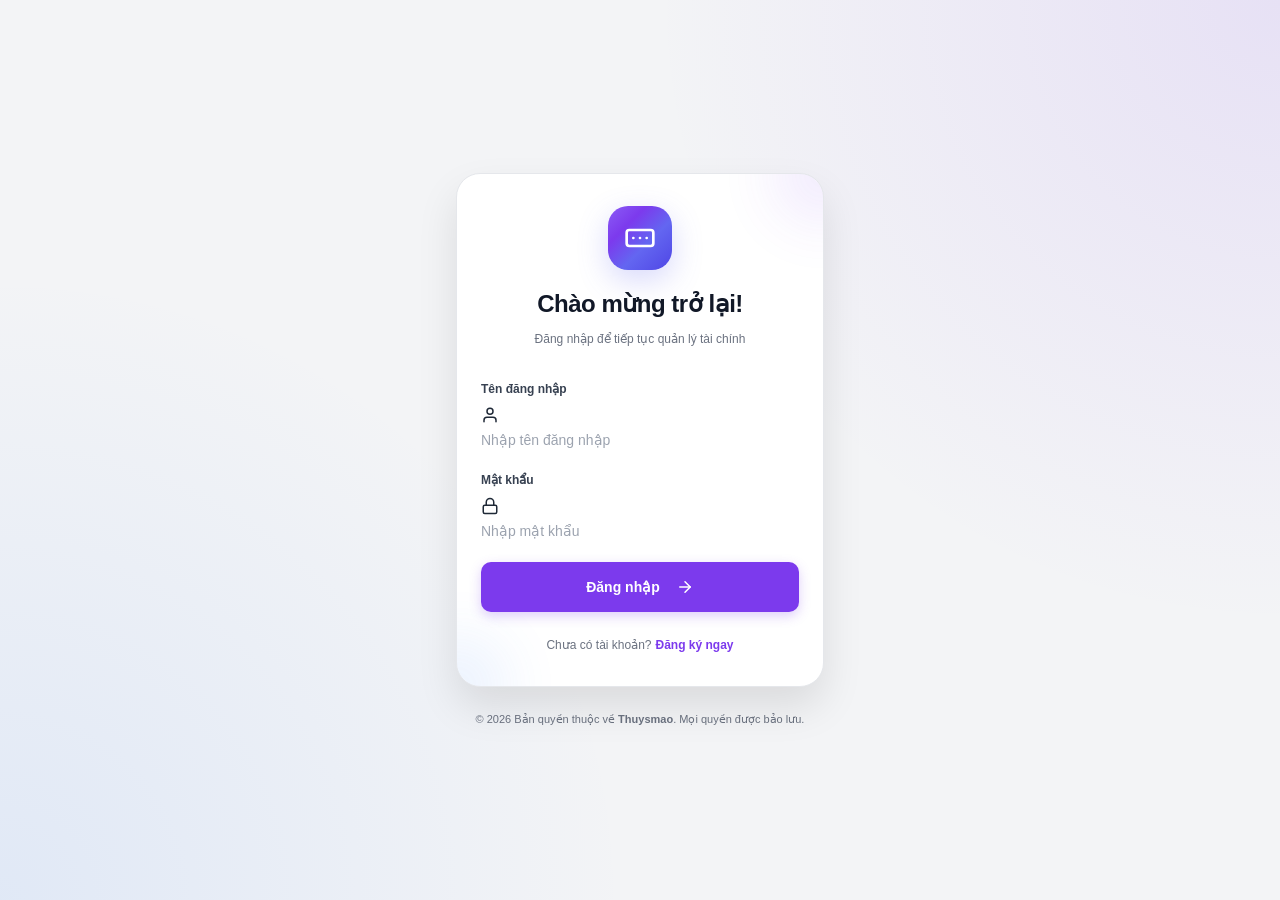
==== commit 96576235: "feat: add copyright notice to UI" ====
--- a/frontend/login.html
+++ b/frontend/login.html
@@ -230,6 +230,10 @@
       </div>
 
     </div>
+
+    <div style="text-align: center; margin-top: var(--space-6); font-size: var(--font-size-xs); color: var(--color-gray-500);">
+      &copy; 2026 Bản quyền thuộc về <b>Thuysmao</b>. Mọi quyền được bảo lưu.
+    </div>
   </div>
 
   <script src="js/login.js"></script>
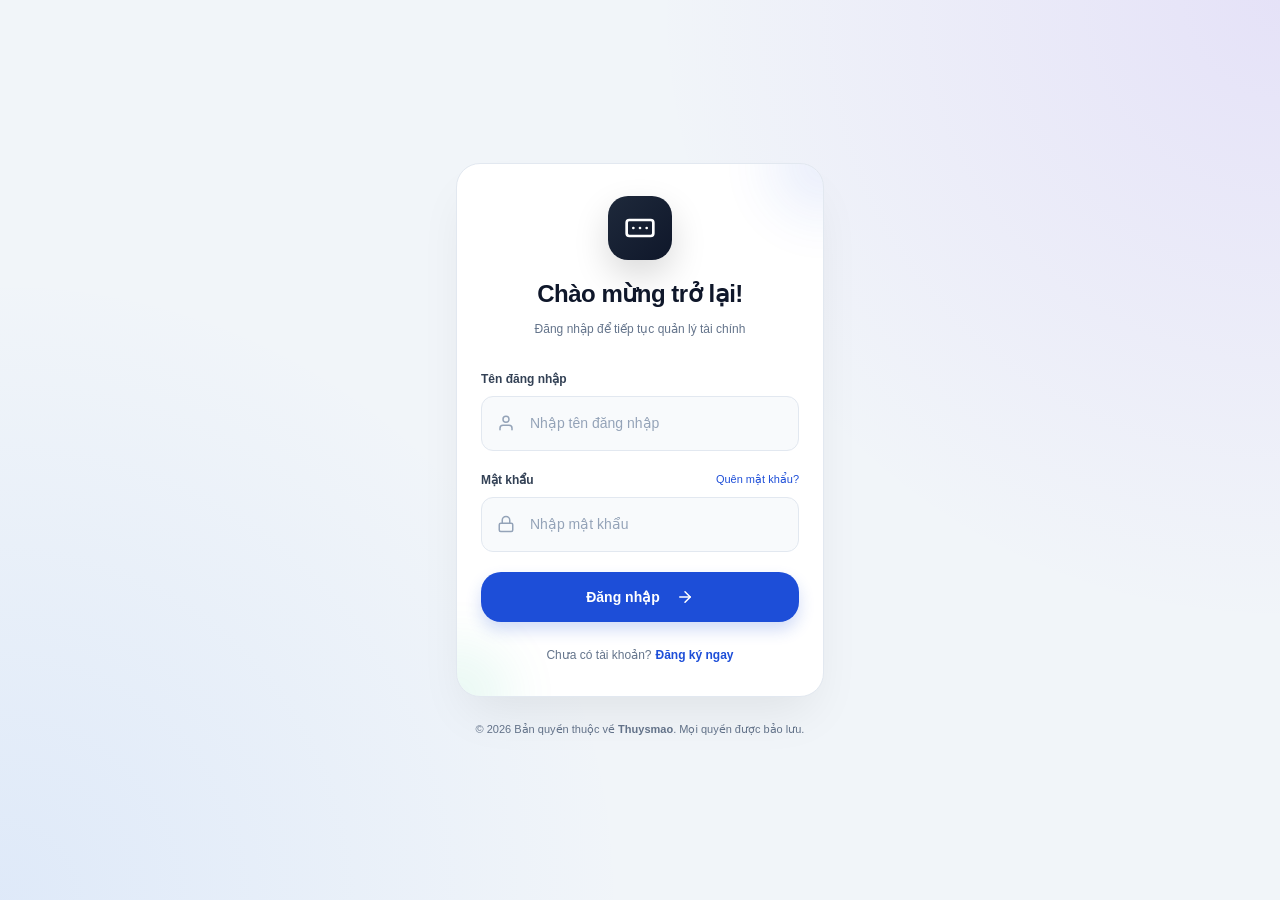
==== commit c424c4d7: "feat: redesign UI to premium banking aesthetic and add forgot password flow - Implemented two-step F" ====
--- a/frontend/login.html
+++ b/frontend/login.html
@@ -4,7 +4,7 @@
   <meta charset="UTF-8">
   <meta name="viewport" content="width=device-width, initial-scale=1.0, maximum-scale=1.0, user-scalable=no, viewport-fit=cover">
   <meta name="description" content="Đăng nhập - Ứng dụng quản lý chi tiêu cá nhân thông minh">
-  <meta name="theme-color" content="#7C3AED">
+  <meta name="theme-color" content="#1D4ED8">
   <title>Đăng nhập - Quản lý tài chính</title>
 
   <!-- Stylesheets (Using Main App CSS) -->
@@ -113,6 +113,65 @@
       display: none;
       animation: shake 0.5s;
     }
+
+    .input-group {
+      position: relative;
+      display: flex;
+      align-items: center;
+    }
+    
+    .input-icon {
+      position: absolute;
+      left: var(--space-4);
+      color: var(--color-gray-400);
+      display: flex;
+      align-items: center;
+      justify-content: center;
+      pointer-events: none;
+    }
+    
+    .input-field {
+      width: 100%;
+      padding: var(--space-4);
+      padding-left: calc(var(--space-4) + 24px + var(--space-2));
+      background: var(--color-gray-50);
+      border: 1.5px solid var(--color-gray-200);
+      border-radius: 12px;
+      font-size: var(--font-size-base);
+      color: var(--color-gray-800);
+      transition: all var(--transition-fast);
+      -webkit-appearance: none;
+    }
+    
+    .input-field:focus {
+      background: var(--color-white);
+      border-color: var(--color-primary);
+      box-shadow: 0 0 0 4px rgba(37, 99, 235, 0.1);
+    }
+    
+    .dark-theme .input-field {
+      background: #1E293B;
+      border-color: #334155;
+      color: #F8FAFC;
+    }
+    
+    .dark-theme .input-field:focus {
+      background: #0F172A;
+      border-color: #3B82F6;
+      box-shadow: 0 0 0 4px rgba(59, 130, 246, 0.2);
+    }
+    
+    .input-field::placeholder {
+      color: var(--color-gray-400);
+    }
+    
+    .input-field.form-input-error {
+      border-color: var(--color-danger) !important;
+    }
+    
+    .input-field.form-input-error:focus {
+      box-shadow: 0 0 0 4px rgba(239, 68, 68, 0.1) !important;
+    }
   </style>
 
   <!-- Theme Script (Loads before rendering to avoid flash) -->
@@ -157,7 +216,10 @@
         </div>
 
         <div class="form-group mb-6">
-          <label class="form-label">Mật khẩu</label>
+          <label class="form-label" style="display: flex; justify-content: space-between;">
+            <span>Mật khẩu</span>
+            <span class="auth-switch-link" onclick="toggleForm('forgot')" style="font-size: var(--font-size-xs); font-weight: normal; margin-left: 0;">Quên mật khẩu?</span>
+          </label>
           <div class="input-group">
             <div class="input-icon">
               <svg width="18" height="18" viewBox="0 0 24 24" fill="none" stroke="currentColor" stroke-width="2" stroke-linecap="round" stroke-linejoin="round"><rect x="3" y="11" width="18" height="11" rx="2" ry="2"/><path d="M7 11V7a5 5 0 0 1 10 0v4"/></svg>
@@ -229,6 +291,54 @@
         </div>
       </div>
 
+      <!-- Quên mật khẩu Form -->
+      <div id="forgotForm" style="display: none;">
+        <div class="auth-header">
+          <div class="auth-logo">
+            <svg width="32" height="32" viewBox="0 0 24 24" fill="none" stroke="currentColor" stroke-width="2" stroke-linecap="round" stroke-linejoin="round"><path d="M22 17v1c0 .5-.5 1-1 1H3c-.6 0-1-.5-1-1v-1"/><path d="M7 14V9a5 5 0 0 1 10 0v5"/><path d="M12 17v4"/><path d="M8 21h8"/></svg>
+          </div>
+          <h1 class="auth-title">Quên mật khẩu</h1>
+          <p class="auth-subtitle" id="forgotSubtitle">Nhập tên đăng nhập để tiếp tục</p>
+        </div>
+
+        <div class="error-alert" id="forgotError"></div>
+        <div class="success-alert" id="forgotSuccess" style="display: none; background-color: var(--color-success-light); color: var(--color-success-dark); padding: var(--space-3) var(--space-4); border-radius: var(--radius-md); font-size: var(--font-size-sm); font-weight: var(--font-weight-medium); margin-bottom: var(--space-4);"></div>
+
+        <div id="forgotStep1">
+          <div class="form-group mb-6">
+            <label class="form-label">Tên đăng nhập</label>
+            <div class="input-group">
+              <div class="input-icon">
+                <svg width="18" height="18" viewBox="0 0 24 24" fill="none" stroke="currentColor" stroke-width="2" stroke-linecap="round" stroke-linejoin="round"><path d="M20 21v-2a4 4 0 0 0-4-4H8a4 4 0 0 0-4 4v2"/><circle cx="12" cy="7" r="4"/></svg>
+              </div>
+              <input type="text" class="input-field" id="forgotUsername" placeholder="Nhập tên đăng nhập">
+            </div>
+          </div>
+          <button class="btn btn-primary w-full" style="padding: var(--space-4);" onclick="verifyForgotUsername()">
+            Tiếp tục
+          </button>
+        </div>
+        
+        <div id="forgotStep2" style="display: none;">
+          <div class="form-group mb-6">
+            <label class="form-label">Mật khẩu mới</label>
+            <div class="input-group">
+              <div class="input-icon">
+                <svg width="18" height="18" viewBox="0 0 24 24" fill="none" stroke="currentColor" stroke-width="2" stroke-linecap="round" stroke-linejoin="round"><rect x="3" y="11" width="18" height="11" rx="2" ry="2"/><path d="M7 11V7a5 5 0 0 1 10 0v4"/></svg>
+              </div>
+              <input type="password" class="input-field" id="forgotNewPassword" placeholder="Nhập mật khẩu mới">
+            </div>
+          </div>
+          <button class="btn btn-primary w-full" style="padding: var(--space-4);" onclick="resetPassword()">
+            Đặt lại mật khẩu
+          </button>
+        </div>
+
+        <div class="auth-switch-text">
+          Nhớ mật khẩu? <span class="auth-switch-link" onclick="toggleForm('login')">Đăng nhập</span>
+        </div>
+      </div>
+
     </div>
 
     <div style="text-align: center; margin-top: var(--space-6); font-size: var(--font-size-xs); color: var(--color-gray-500);">
--- a/frontend/css/index.css
+++ b/frontend/css/index.css
@@ -14,14 +14,14 @@
 
 /* ==================== Design Tokens ==================== */
 :root {
-  /* Primary */
-  --color-primary: #7C3AED;
-  --color-primary-light: #A78BFA;
-  --color-primary-lighter: #EDE9FE;
-  --color-primary-dark: #5B21B6;
-
-  --color-secondary: #6366F1;
-  --color-accent: #3B82F6;
+  /* Primary - Banking Blue */
+  --color-primary: #1D4ED8;
+  --color-primary-light: #3B82F6;
+  --color-primary-lighter: #DBEAFE;
+  --color-primary-dark: #1E3A8A;
+
+  --color-secondary: #0F172A;
+  --color-accent: #10B981;
 
   /* Semantic */
   --color-success: #10B981;
@@ -46,19 +46,19 @@
 
   /* Neutrals */
   --color-white: #FFFFFF;
-  --color-gray-50: #F9FAFB;
-  --color-gray-100: #F3F4F6;
-  --color-gray-200: #E5E7EB;
-  --color-gray-300: #D1D5DB;
-  --color-gray-400: #9CA3AF;
-  --color-gray-500: #6B7280;
-  --color-gray-600: #4B5563;
-  --color-gray-700: #374151;
-  --color-gray-800: #1F2937;
-  --color-gray-900: #111827;
+  --color-gray-50: #F8FAFC;
+  --color-gray-100: #F1F5F9;
+  --color-gray-200: #E2E8F0;
+  --color-gray-300: #CBD5E1;
+  --color-gray-400: #94A3B8;
+  --color-gray-500: #64748B;
+  --color-gray-600: #475569;
+  --color-gray-700: #334155;
+  --color-gray-800: #1E293B;
+  --color-gray-900: #0F172A;
 
   /* Gradients */
-  --gradient-wallet: linear-gradient(135deg, #8B5CF6 0%, #7C3AED 30%, #6366F1 60%, #4F46E5 100%);
+  --gradient-wallet: linear-gradient(135deg, #1E293B 0%, #0F172A 100%);
   --gradient-wallet-shine: linear-gradient(135deg, rgba(255,255,255,0.15) 0%, rgba(255,255,255,0) 50%, rgba(255,255,255,0.05) 100%);
   --gradient-expense: linear-gradient(135deg, #FEE2E2 0%, #FECACA 100%);
   --gradient-income: linear-gradient(135deg, #D1FAE5 0%, #A7F3D0 100%);
@@ -111,16 +111,16 @@
   --radius-2xl: 1.5rem;   /* 24px */
   --radius-full: 9999px;
 
-  /* Shadows */
-  --shadow-xs: 0 1px 2px rgba(0, 0, 0, 0.04);
-  --shadow-sm: 0 1px 3px rgba(0, 0, 0, 0.04), 0 1px 2px rgba(0, 0, 0, 0.02);
-  --shadow-md: 0 4px 12px rgba(0, 0, 0, 0.05);
-  --shadow-lg: 0 12px 24px rgba(0, 0, 0, 0.08);
-  --shadow-xl: 0 20px 40px rgba(0, 0, 0, 0.1);
-  --shadow-card: 0 4px 20px rgba(0, 0, 0, 0.04);
-  --shadow-wallet: 0 10px 30px rgba(99, 102, 241, 0.25);
-  --shadow-button: 0 4px 12px rgba(124, 58, 237, 0.25);
-  --shadow-inner: inset 0 2px 4px rgba(0, 0, 0, 0.05);
+  /* Shadows - softer and more premium */
+  --shadow-xs: 0 2px 4px rgba(0, 0, 0, 0.02);
+  --shadow-sm: 0 4px 6px rgba(0, 0, 0, 0.03), 0 2px 4px rgba(0, 0, 0, 0.02);
+  --shadow-md: 0 10px 15px -3px rgba(0, 0, 0, 0.04);
+  --shadow-lg: 0 20px 25px -5px rgba(0, 0, 0, 0.05);
+  --shadow-xl: 0 25px 50px -12px rgba(0, 0, 0, 0.08);
+  --shadow-card: 0 8px 30px rgba(0, 0, 0, 0.04);
+  --shadow-wallet: 0 15px 35px rgba(0, 0, 0, 0.15);
+  --shadow-button: 0 8px 16px rgba(29, 78, 216, 0.2);
+  --shadow-inner: inset 0 2px 4px rgba(0, 0, 0, 0.03);
 
   /* Transitions */
   --transition-fast: 150ms cubic-bezier(0.2, 0, 0, 1);
@@ -411,7 +411,7 @@
 
 /* ==================== Dark Theme ==================== */
 .dark-theme {
-  /* Neutrals inverted for dark mode (using Slate palette) */
+  /* Premium Dark Mode */
   --color-white: #1E293B;
   --color-gray-50: #0F172A;
   --color-gray-100: #1E293B;
@@ -424,21 +424,29 @@
   --color-gray-800: #F1F5F9;
   --color-gray-900: #F8FAFC;
 
+  --color-primary: #3B82F6;
+  --color-primary-dark: #60A5FA;
+  --color-primary-light: #2563EB;
+
+  --gradient-wallet: linear-gradient(135deg, #1E293B 0%, #0F172A 100%);
+
   /* Shadows adjusted for dark mode */
-  --shadow-xs: 0 1px 2px rgba(0, 0, 0, 0.4);
-  --shadow-sm: 0 1px 3px rgba(0, 0, 0, 0.4), 0 1px 2px rgba(0, 0, 0, 0.2);
-  --shadow-md: 0 4px 12px rgba(0, 0, 0, 0.5);
-  --shadow-lg: 0 12px 24px rgba(0, 0, 0, 0.6);
-  --shadow-xl: 0 20px 40px rgba(0, 0, 0, 0.7);
-  --shadow-card: 0 4px 20px rgba(0, 0, 0, 0.4);
+  --shadow-xs: 0 2px 4px rgba(0, 0, 0, 0.4);
+  --shadow-sm: 0 4px 6px rgba(0, 0, 0, 0.4), 0 2px 4px rgba(0, 0, 0, 0.2);
+  --shadow-md: 0 10px 15px -3px rgba(0, 0, 0, 0.5);
+  --shadow-lg: 0 20px 25px -5px rgba(0, 0, 0, 0.6);
+  --shadow-xl: 0 25px 50px -12px rgba(0, 0, 0, 0.7);
+  --shadow-card: 0 8px 30px rgba(0, 0, 0, 0.4);
   --shadow-inner: inset 0 2px 4px rgba(0, 0, 0, 0.5);
+  --shadow-wallet: 0 15px 35px rgba(0, 0, 0, 0.6);
+  --shadow-button: 0 8px 16px rgba(59, 130, 246, 0.2);
 }
 
 .dark-theme body {
-  background-color: #0F172A;
+  background-color: #020617;
 }
 
 .dark-theme .app {
-  background-color: #0F172A;
-  box-shadow: 0 0 60px rgba(0, 0, 0, 0.5);
-}
+  background-color: #020617;
+  box-shadow: 0 0 60px rgba(0, 0, 0, 0.8);
+}
--- a/frontend/css/components.css
+++ b/frontend/css/components.css
@@ -33,10 +33,16 @@
 /* ==================== Cards ==================== */
 .card {
   background: var(--color-white);
-  border-radius: var(--radius-xl);
+  border-radius: var(--radius-2xl);
   padding: var(--space-5);
   box-shadow: var(--shadow-card);
-  transition: box-shadow var(--transition-base), transform var(--transition-base);
+  border: 1px solid var(--color-gray-100);
+  transition: box-shadow var(--transition-base), transform var(--transition-base), border-color var(--transition-base);
+}
+
+.dark-theme .card {
+  border-color: var(--color-gray-800);
+  background: #111827;
 }
 
 .card-sm {
@@ -88,13 +94,13 @@
   align-items: center;
   justify-content: center;
   gap: var(--space-2);
-  padding: var(--space-3) var(--space-5);
-  border-radius: var(--radius-md);
+  padding: var(--space-3) var(--space-6);
+  border-radius: var(--radius-xl);
   font-size: var(--font-size-base);
-  font-weight: var(--font-weight-semibold);
+  font-weight: var(--font-weight-bold);
   line-height: 1;
   cursor: pointer;
-  transition: all var(--transition-fast);
+  transition: all var(--transition-base);
   white-space: nowrap;
   user-select: none;
   border: none;
@@ -138,7 +144,7 @@
 
 .btn-outline {
   background: transparent;
-  color: var(--color-gray-700);
+  color: var(--color-gray-800);
   border: 1.5px solid var(--color-gray-200);
 }
 
@@ -147,10 +153,20 @@
   background: var(--color-gray-50);
 }
 
+.dark-theme .btn-outline {
+  color: var(--color-gray-100);
+  border-color: var(--color-gray-700);
+}
+
+.dark-theme .btn-outline:hover {
+  background: var(--color-gray-800);
+}
+
 .btn-ghost {
   background: transparent;
   color: var(--color-gray-600);
-  padding: var(--space-2);
+  padding: var(--space-2) var(--space-3);
+  border-radius: var(--radius-lg);
 }
 
 .btn-ghost:hover {
@@ -427,16 +443,22 @@
   width: 100%;
   max-width: var(--app-max-width);
   height: var(--bottom-nav-height);
-  background: rgba(255, 255, 255, 0.85);
-  backdrop-filter: blur(20px);
-  -webkit-backdrop-filter: blur(20px);
-  border-top: 0.5px solid rgba(0, 0, 0, 0.15);
+  background: rgba(255, 255, 255, 0.7);
+  backdrop-filter: blur(24px) saturate(180%);
+  -webkit-backdrop-filter: blur(24px) saturate(180%);
+  border-top: 1px solid rgba(0, 0, 0, 0.05);
   display: flex;
   align-items: center;
   justify-content: space-around;
   padding-bottom: var(--safe-area-bottom);
   z-index: var(--z-sticky);
-  box-shadow: none;
+  box-shadow: 0 -4px 20px rgba(0, 0, 0, 0.02);
+}
+
+.dark-theme .bottom-nav {
+  background: rgba(15, 23, 42, 0.75);
+  border-top: 1px solid rgba(255, 255, 255, 0.05);
+  box-shadow: 0 -4px 20px rgba(0, 0, 0, 0.2);
 }
 
 .nav-item {
@@ -527,12 +549,17 @@
   max-height: 92vh;
   max-height: 92dvh;
   background: var(--color-white);
-  border-radius: 24px 24px 0 0;
+  border-radius: 32px 32px 0 0;
   overflow: hidden;
   display: flex;
   flex-direction: column;
   animation: slideUp 0.4s cubic-bezier(0.32, 0.72, 0, 1);
-  box-shadow: 0 -10px 40px rgba(0, 0, 0, 0.15);
+  box-shadow: 0 -15px 50px rgba(0, 0, 0, 0.15);
+}
+
+.dark-theme .modal-container {
+  background: var(--color-gray-50);
+  box-shadow: 0 -15px 50px rgba(0, 0, 0, 0.5);
 }
 
 .modal-header {
--- a/frontend/css/forms.css
+++ b/frontend/css/forms.css
@@ -25,9 +25,9 @@
 .form-input {
   width: 100%;
   padding: var(--space-3) var(--space-4);
-  background: rgba(118, 118, 128, 0.08);
-  border: 1px solid transparent;
-  border-radius: 10px;
+  background: var(--color-gray-50);
+  border: 1.5px solid var(--color-gray-200);
+  border-radius: 12px;
   font-size: var(--font-size-base);
   color: var(--color-gray-800);
   transition: all var(--transition-fast);
@@ -36,8 +36,20 @@
 
 .form-input:focus {
   background: var(--color-white);
-  border-color: var(--color-primary-light);
-  box-shadow: 0 0 0 3px rgba(124, 58, 237, 0.1);
+  border-color: var(--color-primary);
+  box-shadow: 0 0 0 4px rgba(37, 99, 235, 0.1);
+}
+
+.dark-theme .form-input {
+  background: #1E293B;
+  border-color: #334155;
+  color: #F8FAFC;
+}
+
+.dark-theme .form-input:focus {
+  background: #0F172A;
+  border-color: #3B82F6;
+  box-shadow: 0 0 0 4px rgba(59, 130, 246, 0.2);
 }
 
 .form-input::placeholder {
@@ -70,9 +82,9 @@
   width: 100%;
   padding: var(--space-3) var(--space-4);
   padding-right: var(--space-10);
-  background-color: rgba(118, 118, 128, 0.08);
-  border: 1px solid transparent;
-  border-radius: 10px;
+  background-color: var(--color-gray-50);
+  border: 1.5px solid var(--color-gray-200);
+  border-radius: 12px;
   font-size: var(--font-size-base);
   color: var(--color-gray-800);
   cursor: pointer;
@@ -87,8 +99,20 @@
 
 .form-select:focus {
   background-color: var(--color-white);
-  border-color: var(--color-primary-light);
-  box-shadow: 0 0 0 3px rgba(124, 58, 237, 0.1);
+  border-color: var(--color-primary);
+  box-shadow: 0 0 0 4px rgba(37, 99, 235, 0.1);
+}
+
+.dark-theme .form-select {
+  background-color: #1E293B;
+  border-color: #334155;
+  color: #F8FAFC;
+}
+
+.dark-theme .form-select:focus {
+  background-color: #0F172A;
+  border-color: #3B82F6;
+  box-shadow: 0 0 0 4px rgba(59, 130, 246, 0.2);
 }
 
 /* ==================== Amount Input (Large) ==================== */
